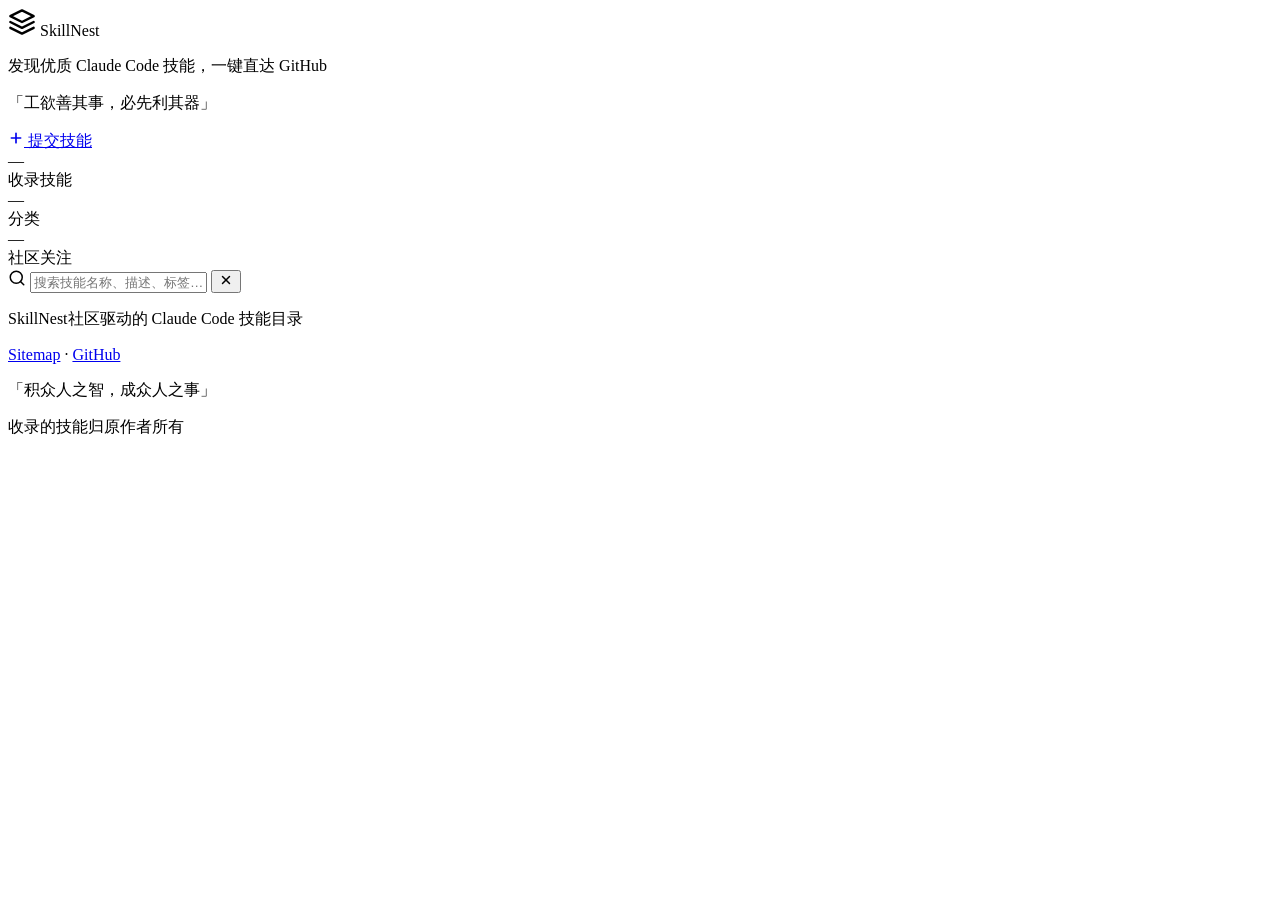
==== index.html @ 434cbcda "Initial commit: SkillNest - Claude Code skills community directory" ====
<!DOCTYPE html>
<html lang="zh-CN">
<head>
  <meta charset="UTF-8">
  <meta name="viewport" content="width=device-width, initial-scale=1.0">
  <title>SkillNest — 发现优质 Claude Code 技能</title>
  <meta name="description" content="SkillNest 汇集了最好用的 Claude Code Skills，每个技能配有详细介绍和截图，直达 GitHub 仓库。涵盖代码审查、安全扫描、自动化、效率工具等分类。">
  <meta name="keywords" content="Claude Code, Skills, GitHub, 代码审查, 安全, 自动化, AI编程, 开发工具">
  <meta property="og:title" content="SkillNest — 发现优质 Claude Code 技能">
  <meta property="og:description" content="汇集最好用的 Claude Code Skills，配图、配介绍，直达 GitHub。">
  <meta property="og:type" content="website">
  <meta property="og:locale" content="zh_CN">
  <meta name="twitter:card" content="summary">
  <link rel="canonical" href="https://leavestring.github.io/skillnest/">
  <link rel="stylesheet" href="css/skillnest.css">
  <script type="application/ld+json">
  {
    "@context": "https://schema.org",
    "@type": "WebSite",
    "name": "SkillNest",
    "description": "发现优质 Claude Code 技能",
    "url": "https://leavestring.github.io/skillnest/",
    "potentialAction": {
      "@type": "SearchAction",
      "target": "https://leavestring.github.io/skillnest/?q={search_term_string}",
      "query-input": "required name=search_term_string"
    }
  }
  </script>
</head>
<body>

  <!-- Floating decorative elements -->
  <div class="bg-decoration">
    <div class="bg-blob bg-blob-1"></div>
    <div class="bg-blob bg-blob-2"></div>
    <div class="bg-blob bg-blob-3"></div>
  </div>

  <!-- Hero -->
  <header class="hero">
    <div class="hero-shapes" aria-hidden="true">
      <div class="hero-shape hero-shape-1"></div>
      <div class="hero-shape hero-shape-2"></div>
      <div class="hero-shape hero-shape-3"></div>
    </div>
    <div class="logo">
      <span class="logo-icon">
        <svg width="28" height="28" viewBox="0 0 24 24" fill="none" stroke="currentColor" stroke-width="2" stroke-linecap="round" stroke-linejoin="round"><path d="M12 2L2 7l10 5 10-5-10-5z"/><path d="M2 17l10 5 10-5"/><path d="M2 12l10 5 10-5"/></svg>
      </span>
      SkillNest
    </div>
    <p class="hero-subtitle">发现优质 Claude Code 技能，一键直达 GitHub</p>
    <p class="hero-quote">「工欲善其事，必先利其器」</p>
    <div class="hero-action">
      <a href="skills/submit.html" class="btn-hero-submit">
        <svg width="16" height="16" viewBox="0 0 24 24" fill="none" stroke="currentColor" stroke-width="2.5" stroke-linecap="round"><path d="M12 5v14M5 12h14"/></svg>
        提交技能
      </a>
    </div>
    <div class="hero-stats" id="heroStats">
      <div class="hero-stat"><div class="hero-stat-num">—</div><div class="hero-stat-label">收录技能</div></div>
      <div class="hero-stat"><div class="hero-stat-num">—</div><div class="hero-stat-label">分类</div></div>
      <div class="hero-stat"><div class="hero-stat-num">—</div><div class="hero-stat-label">社区关注</div></div>
    </div>
  </header>

  <!-- Search -->
  <section class="toolbar">
    <div class="search-wrap" role="search">
      <span class="search-icon" aria-hidden="true">
        <svg width="18" height="18" viewBox="0 0 24 24" fill="none" stroke="currentColor" stroke-width="2" stroke-linecap="round" stroke-linejoin="round"><circle cx="11" cy="11" r="8"/><path d="m21 21-4.35-4.35"/></svg>
      </span>
      <input
        type="text"
        id="searchInput"
        class="search-input"
        placeholder="搜索技能名称、描述、标签…"
        aria-label="搜索技能"
        autocomplete="off"
      >
      <button id="searchClear" class="search-clear" aria-label="清除搜索">
        <svg width="14" height="14" viewBox="0 0 24 24" fill="none" stroke="currentColor" stroke-width="2.5" stroke-linecap="round"><line x1="18" y1="6" x2="6" y2="18"/><line x1="6" y1="6" x2="18" y2="18"/></svg>
      </button>
    </div>
  </section>

  <!-- Filters -->
  <nav class="filter-bar" id="filterBar" aria-label="按分类筛选"></nav>

  <!-- Result count -->
  <p class="result-count" id="resultCount" aria-live="polite"></p>

  <!-- Card Grid -->
  <main class="card-grid" id="cardGrid" aria-label="技能列表"></main>

  <!-- Footer -->
  <footer class="site-footer">
    <div class="footer-content">
      <p class="footer-brand"><span class="footer-brand-name">SkillNest</span><span class="footer-brand-divider"></span><span class="footer-brand-tagline">社区驱动的 Claude Code 技能目录</span></p>
      <p class="footer-links">
        <a href="sitemap.xml">Sitemap</a>
        <span>·</span>
        <a href="https://github.com" target="_blank" rel="noopener">GitHub</a>
      </p>
      <p class="footer-quote">「积众人之智，成众人之事」</p>
      <p class="footer-copy">收录的技能归原作者所有</p>
    </div>
  </footer>

  <script src="js/skillnest.js"></script>
</body>
</html>
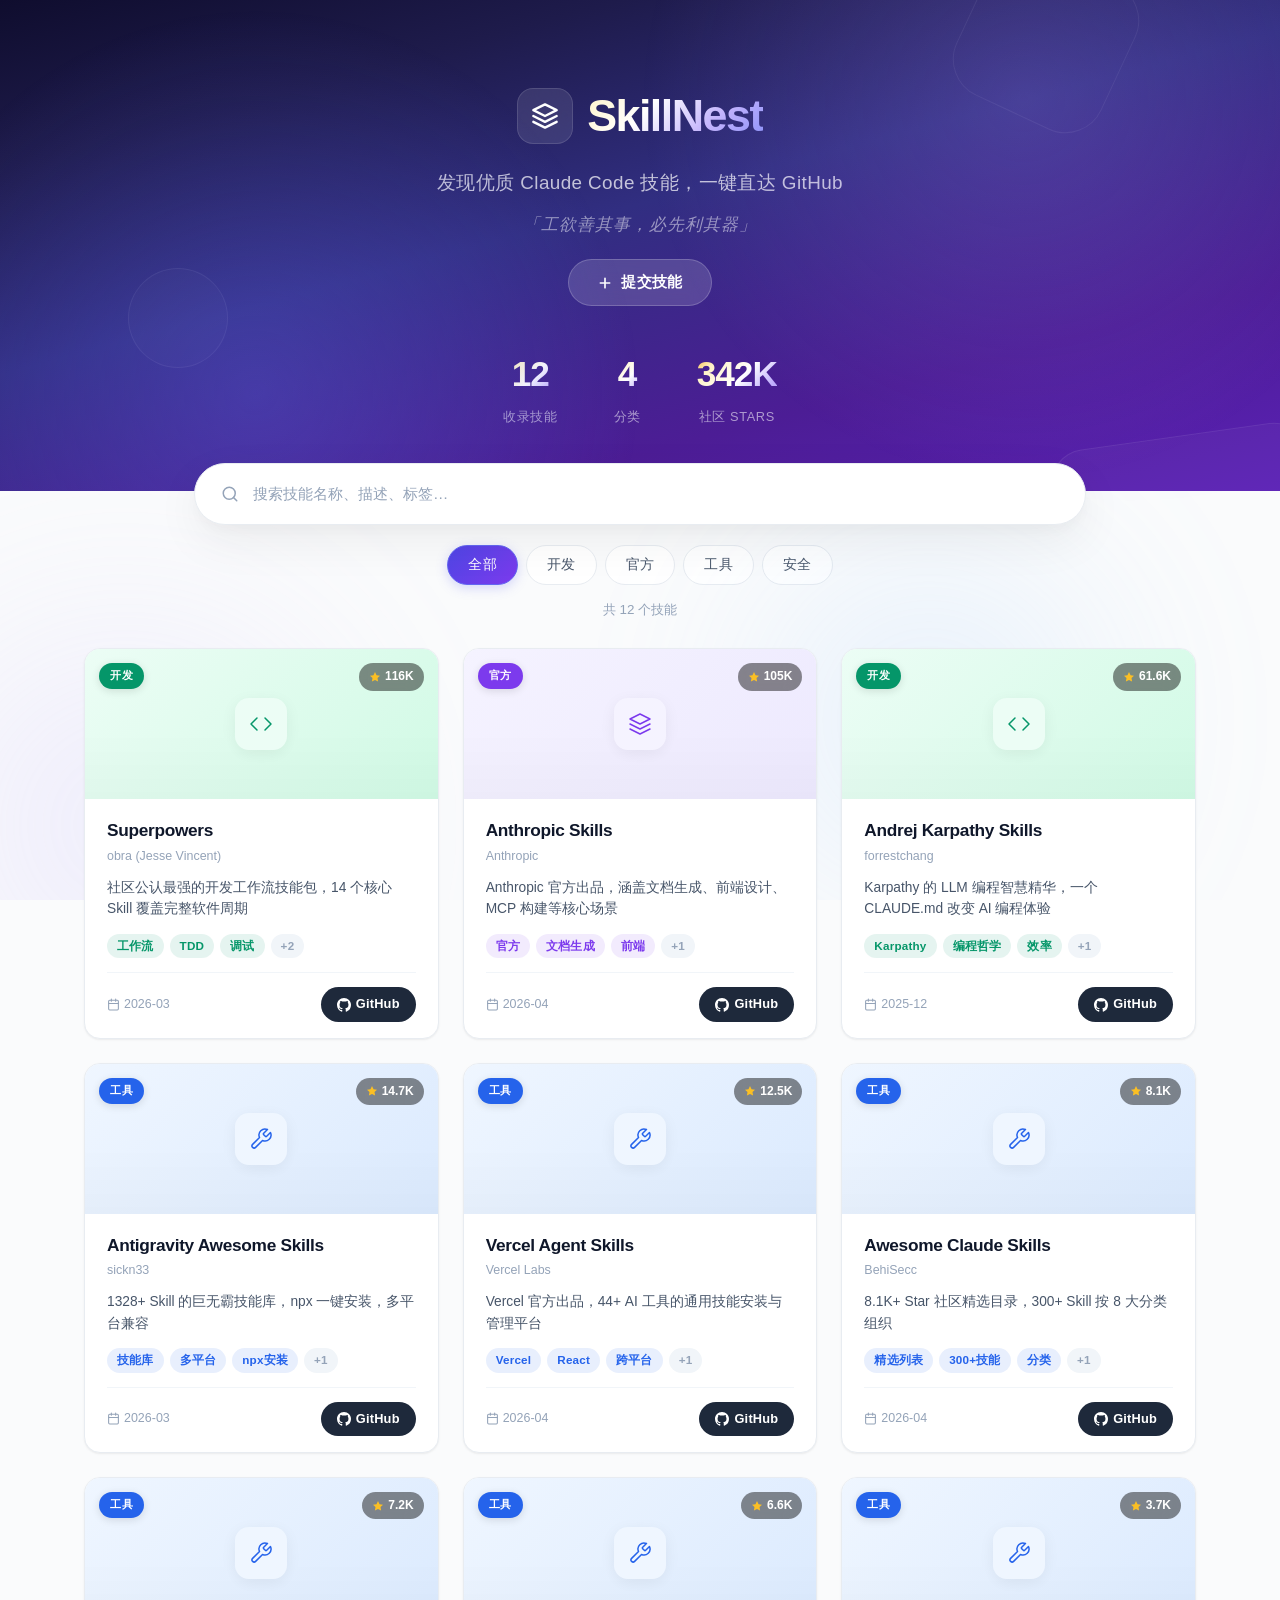
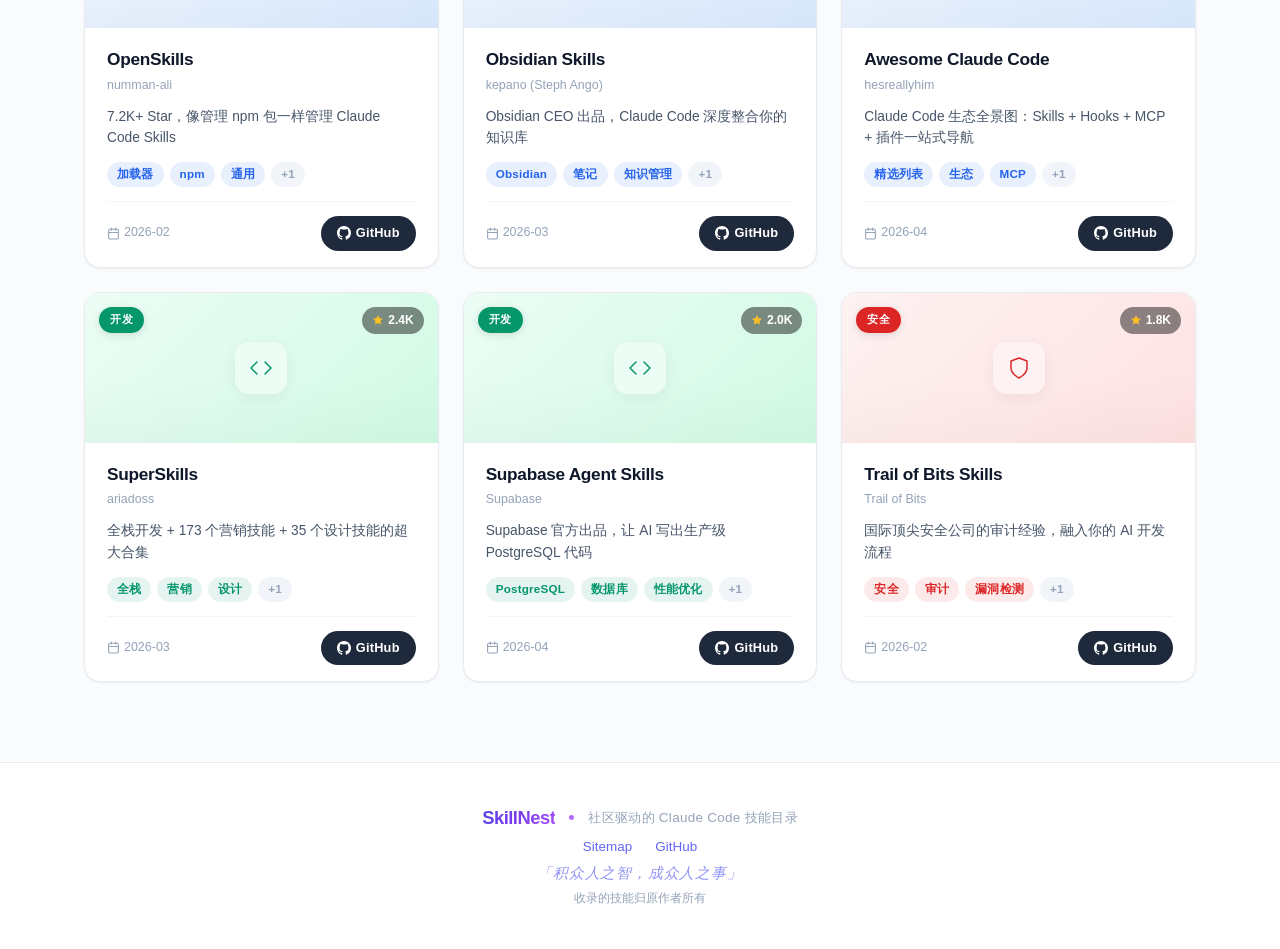
==== commit c306c53d: "Fix CSS/JS file references broken by skillhub->skillnest rename" ====
--- a/index.html
+++ b/index.html
@@ -12,7 +12,7 @@
   <meta property="og:locale" content="zh_CN">
   <meta name="twitter:card" content="summary">
   <link rel="canonical" href="https://leavestring.github.io/skillnest/">
-  <link rel="stylesheet" href="css/skillnest.css">
+  <link rel="stylesheet" href="css/skillhub.css">
   <script type="application/ld+json">
   {
     "@context": "https://schema.org",
@@ -108,6 +108,6 @@
     </div>
   </footer>
 
-  <script src="js/skillnest.js"></script>
+  <script src="js/skillhub.js"></script>
 </body>
 </html>
--- a/css/skillhub.css
+++ b/css/skillhub.css
@@ -0,0 +1,1163 @@
+/* ===== SkillNest - Refined Stylesheet ===== */
+
+:root {
+  --primary: #6366f1;
+  --primary-hover: #4f46e5;
+  --primary-light: #eef2ff;
+  --bg: #fafbfc;
+  --card-bg: #ffffff;
+  --text: #0f172a;
+  --text-muted: #475569;
+  --text-subtle: #94a3b8;
+  --border: #e8ecf1;
+  --border-light: #f1f5f9;
+  --shadow-sm: 0 1px 2px rgba(0,0,0,.03);
+  --shadow: 0 1px 3px rgba(0,0,0,.04), 0 1px 2px rgba(0,0,0,.04);
+  --shadow-md: 0 4px 6px rgba(0,0,0,.03), 0 2px 4px rgba(0,0,0,.03);
+  --shadow-lg: 0 10px 25px rgba(0,0,0,.05), 0 4px 8px rgba(0,0,0,.03);
+  --shadow-xl: 0 16px 48px rgba(0,0,0,.06), 0 6px 16px rgba(0,0,0,.03);
+  --radius: 16px;
+  --radius-sm: 10px;
+  --radius-xs: 6px;
+  --transition: .25s cubic-bezier(.4,0,.2,1);
+}
+
+*, *::before, *::after { box-sizing: border-box; margin: 0; padding: 0; }
+
+html { scroll-behavior: smooth; }
+
+body {
+  font-family: -apple-system, BlinkMacSystemFont, "Segoe UI", Roboto, "Helvetica Neue", Arial, "PingFang SC", "Noto Sans SC", "Microsoft YaHei", sans-serif;
+  background: var(--bg);
+  color: var(--text);
+  line-height: 1.6;
+  min-height: 100vh;
+  position: relative;
+  overflow-x: hidden;
+  -webkit-font-smoothing: antialiased;
+  -moz-osx-font-smoothing: grayscale;
+}
+
+a { color: inherit; text-decoration: none; }
+img { max-width: 100%; display: block; }
+strong { font-weight: 600; }
+
+/* ===== Background Decoration ===== */
+.bg-decoration {
+  position: fixed;
+  inset: 0;
+  pointer-events: none;
+  z-index: 0;
+  overflow: hidden;
+}
+
+.bg-blob {
+  position: absolute;
+  border-radius: 50%;
+  filter: blur(100px);
+  opacity: .28;
+}
+
+.bg-blob-1 {
+  width: 700px; height: 700px;
+  background: radial-gradient(circle, #a5b4fc 0%, transparent 70%);
+  top: -300px; right: -200px;
+  animation: floatBlob 24s ease-in-out infinite;
+}
+
+.bg-blob-2 {
+  width: 550px; height: 550px;
+  background: radial-gradient(circle, #c4b5fd 0%, transparent 70%);
+  bottom: -200px; left: -150px;
+  animation: floatBlob 28s ease-in-out infinite reverse;
+}
+
+.bg-blob-3 {
+  width: 450px; height: 450px;
+  background: radial-gradient(circle, #93c5fd 0%, transparent 70%);
+  top: 55%; left: 55%;
+  animation: floatBlob 20s ease-in-out infinite;
+}
+
+@keyframes floatBlob {
+  0%, 100% { transform: translate(0, 0) scale(1); }
+  25% { transform: translate(50px, -40px) scale(1.06); }
+  50% { transform: translate(-30px, 50px) scale(.94); }
+  75% { transform: translate(-40px, -25px) scale(1.03); }
+}
+
+/* ===== Hero Section ===== */
+.hero {
+  background: linear-gradient(165deg, #0f0d2e 0%, #1e1b4b 20%, #312e81 45%, #4c1d95 75%, #5b21b6 100%);
+  color: #fff;
+  padding: 80px 20px 64px;
+  text-align: center;
+  position: relative;
+  overflow: hidden;
+  z-index: 1;
+}
+
+.hero::after {
+  content: '';
+  position: absolute;
+  inset: 0;
+  background:
+    radial-gradient(circle at 20% 80%, rgba(99,102,241,.3) 0%, transparent 35%),
+    radial-gradient(circle at 80% 20%, rgba(167,139,250,.2) 0%, transparent 35%);
+  pointer-events: none;
+}
+
+.hero-shapes { position: absolute; inset: 0; }
+
+.hero-shape {
+  position: absolute;
+  border: 1.5px solid rgba(255,255,255,.07);
+  border-radius: 40px;
+}
+
+.hero-shape-1 {
+  width: 160px; height: 160px;
+  top: -40px; right: 12%;
+  transform: rotate(25deg);
+  animation: heroShapeFloat 14s ease-in-out infinite;
+}
+
+.hero-shape-2 {
+  width: 100px; height: 100px;
+  bottom: 25%; left: 10%;
+  border-radius: 50%;
+  background: rgba(255,255,255,.02);
+  animation: heroShapeFloat 11s ease-in-out infinite reverse;
+}
+
+.hero-shape-3 {
+  width: 260px; height: 70px;
+  bottom: -15px; right: -30px;
+  transform: rotate(-8deg);
+  background: rgba(255,255,255,.03);
+  animation: heroShapeFloat 16s ease-in-out infinite;
+}
+
+@keyframes heroShapeFloat {
+  0%, 100% { transform: translateY(0) rotate(25deg); }
+  50% { transform: translateY(-18px) rotate(27deg); }
+}
+
+.logo {
+  font-size: 2.8rem;
+  font-weight: 800;
+  letter-spacing: -1.5px;
+  position: relative;
+  display: inline-flex;
+  align-items: center;
+  gap: 14px;
+  background: linear-gradient(135deg, #fbbf24 0%, #fef3c7 25%, #ffffff 50%, #c4b5fd 75%, #818cf8 100%);
+  -webkit-background-clip: text;
+  -webkit-text-fill-color: transparent;
+  background-clip: text;
+}
+
+.logo-icon {
+  width: 56px; height: 56px;
+  background: rgba(255,255,255,.1);
+  backdrop-filter: blur(12px);
+  border: 1px solid rgba(255,255,255,.12);
+  border-radius: 16px;
+  display: flex;
+  align-items: center;
+  justify-content: center;
+  -webkit-text-fill-color: #fff;
+}
+
+.hero-subtitle {
+  margin-top: 16px;
+  font-size: 1.18rem;
+  opacity: .72;
+  position: relative;
+  font-weight: 400;
+  letter-spacing: .4px;
+}
+
+.hero-quote {
+  margin-top: 14px;
+  font-size: 1.05rem;
+  font-style: italic;
+  opacity: .5;
+  position: relative;
+  font-weight: 400;
+  letter-spacing: 1px;
+}
+
+.hero-stats {
+  display: flex;
+  justify-content: center;
+  gap: 56px;
+  margin-top: 40px;
+  position: relative;
+  flex-wrap: wrap;
+}
+
+.hero-stat { text-align: center; }
+
+.hero-stat-num {
+  font-size: 2.2rem;
+  font-weight: 800;
+  letter-spacing: -1px;
+  background: linear-gradient(135deg, #f59e0b 0%, #fef3c7 25%, #ffffff 55%, #c4b5fd 80%, #a78bfa 100%);
+  -webkit-background-clip: text;
+  -webkit-text-fill-color: transparent;
+  background-clip: text;
+}
+
+.hero-stat-label {
+  font-size: .8rem;
+  opacity: .55;
+  margin-top: 4px;
+  font-weight: 500;
+  letter-spacing: .6px;
+  text-transform: uppercase;
+}
+
+/* ===== Search ===== */
+.toolbar {
+  max-width: 940px;
+  margin: -28px auto 0;
+  padding: 0 24px;
+  position: relative;
+  z-index: 10;
+}
+
+.search-wrap {
+  display: flex;
+  align-items: center;
+  background: var(--card-bg);
+  border-radius: 60px;
+  box-shadow: var(--shadow-xl);
+  padding: 8px 8px 8px 26px;
+  gap: 14px;
+  border: 1px solid var(--border);
+  transition: all var(--transition);
+}
+
+.search-wrap:focus-within {
+  box-shadow: var(--shadow-xl), 0 0 0 4px rgba(99,102,241,.08);
+  border-color: #c7d2fe;
+}
+
+.search-icon {
+  flex-shrink: 0;
+  color: var(--text-subtle);
+  display: flex;
+}
+
+.search-input {
+  flex: 1;
+  border: none;
+  outline: none;
+  font-size: .96rem;
+  color: var(--text);
+  background: transparent;
+  padding: 13px 0;
+  font-family: inherit;
+}
+
+.search-input::placeholder { color: #94a3b8; }
+
+.search-clear {
+  display: none;
+  width: 38px; height: 38px;
+  border: none;
+  background: #f1f5f9;
+  border-radius: 50%;
+  cursor: pointer;
+  color: var(--text-muted);
+  align-items: center;
+  justify-content: center;
+  flex-shrink: 0;
+  transition: all var(--transition);
+}
+
+.search-clear:hover { background: #e2e8f0; color: var(--text); }
+.search-clear.visible { display: flex; }
+
+/* ===== Filters ===== */
+.filter-bar {
+  max-width: 940px;
+  margin: 20px auto 0;
+  padding: 0 24px;
+  display: flex;
+  flex-wrap: wrap;
+  gap: 8px;
+  justify-content: center;
+}
+
+.filter-tag {
+  padding: 8px 20px;
+  border-radius: 50px;
+  font-size: .85rem;
+  font-weight: 500;
+  border: 1.5px solid var(--border);
+  background: var(--card-bg);
+  color: var(--text-muted);
+  cursor: pointer;
+  transition: all var(--transition);
+  user-select: none;
+  white-space: nowrap;
+  letter-spacing: .3px;
+}
+
+.filter-tag:hover {
+  border-color: var(--primary);
+  color: var(--primary);
+  background: var(--primary-light);
+}
+
+.filter-tag.active {
+  background: linear-gradient(135deg, #4f46e5 0%, #7c3aed 100%);
+  color: #fff;
+  border-color: #6366f1;
+  box-shadow: 0 3px 14px rgba(99,102,241,.3);
+  box-shadow: 0 3px 12px rgba(99,102,241,.25);
+}
+
+.result-count {
+  max-width: 940px;
+  margin: 14px auto 0;
+  padding: 0 24px;
+  font-size: .84rem;
+  color: var(--text-subtle);
+  text-align: center;
+  font-weight: 500;
+}
+
+/* ===== Card Grid ===== */
+.card-grid {
+  max-width: 1160px;
+  margin: 28px auto 80px;
+  padding: 0 24px;
+  display: grid;
+  grid-template-columns: repeat(auto-fill, minmax(340px, 1fr));
+  gap: 24px;
+  position: relative;
+  z-index: 1;
+}
+
+.card {
+  background: var(--card-bg);
+  border-radius: var(--radius);
+  box-shadow: var(--shadow);
+  border: 1px solid var(--border);
+  overflow: hidden;
+  transition: all .35s cubic-bezier(.4,0,.2,1);
+  display: flex;
+  flex-direction: column;
+  opacity: 0;
+  transform: translateY(20px);
+}
+
+.card:hover {
+  box-shadow: var(--shadow-xl);
+  transform: translateY(-6px);
+  border-color: #d9d9f0;
+}
+
+.card-top-link { display: block; }
+
+.card-image {
+  width: 100%;
+  height: 150px;
+  position: relative;
+  display: flex;
+  align-items: center;
+  justify-content: center;
+  overflow: hidden;
+}
+
+.card-image::after {
+  content: '';
+  position: absolute;
+  inset: 0;
+  background: linear-gradient(180deg, transparent 55%, rgba(0,0,0,.02) 100%);
+  pointer-events: none;
+}
+
+.card-icon-wrap {
+  width: 52px; height: 52px;
+  border-radius: 14px;
+  display: flex;
+  align-items: center;
+  justify-content: center;
+  position: relative;
+  z-index: 1;
+  box-shadow: 0 4px 16px rgba(0,0,0,.06);
+}
+
+.card-category-badge {
+  position: absolute;
+  top: 14px;
+  left: 14px;
+  color: #fff;
+  font-size: .7rem;
+  font-weight: 600;
+  padding: 4px 11px;
+  border-radius: 50px;
+  letter-spacing: .5px;
+  box-shadow: 0 2px 8px rgba(0,0,0,.12);
+}
+
+.card-stars-badge {
+  position: absolute;
+  top: 14px;
+  right: 14px;
+  background: rgba(0,0,0,.45);
+  backdrop-filter: blur(8px);
+  color: #fff;
+  font-size: .75rem;
+  font-weight: 600;
+  padding: 4px 10px;
+  border-radius: 50px;
+  display: flex;
+  align-items: center;
+  gap: 4px;
+}
+
+.card-stars-badge svg { color: #fbbf24; }
+
+.card-body {
+  padding: 18px 22px 16px;
+  flex: 1;
+  display: flex;
+  flex-direction: column;
+}
+
+.card-title-link { display: block; margin-bottom: 2px; }
+.card-title-link:hover .card-title {
+  background: linear-gradient(135deg, #4f46e5 0%, #7c3aed 50%, #a855f7 100%);
+  -webkit-background-clip: text;
+  -webkit-text-fill-color: transparent;
+  background-clip: text;
+}
+
+.card-title {
+  font-size: 1.08rem;
+  font-weight: 700;
+  letter-spacing: -.3px;
+  transition: none;
+}
+
+.card-author {
+  font-size: .78rem;
+  color: var(--text-subtle);
+  margin-bottom: 10px;
+  font-weight: 500;
+}
+
+.card-desc {
+  font-size: .86rem;
+  color: var(--text-muted);
+  line-height: 1.55;
+  flex: 1;
+  margin-bottom: 14px;
+  display: -webkit-box;
+  -webkit-line-clamp: 3;
+  -webkit-box-orient: vertical;
+  overflow: hidden;
+}
+
+.card-tags {
+  display: flex;
+  flex-wrap: wrap;
+  gap: 6px;
+  margin-bottom: 14px;
+}
+
+.card-tag {
+  padding: 3px 10px;
+  border-radius: 50px;
+  font-size: .73rem;
+  font-weight: 600;
+  letter-spacing: .2px;
+}
+
+.card-tag-more { background: #f1f5f9; color: var(--text-subtle); }
+
+.card-footer {
+  display: flex;
+  align-items: center;
+  justify-content: space-between;
+  border-top: 1px solid var(--border-light);
+  padding-top: 14px;
+}
+
+.card-meta-item {
+  font-size: .78rem;
+  color: var(--text-subtle);
+  display: flex;
+  align-items: center;
+  gap: 4px;
+  font-weight: 500;
+}
+
+.btn-github {
+  display: inline-flex;
+  align-items: center;
+  gap: 5px;
+  background: #1e293b;
+  color: #fff;
+  padding: 7px 16px;
+  border-radius: 50px;
+  font-size: .8rem;
+  font-weight: 600;
+  transition: all var(--transition);
+  letter-spacing: .2px;
+}
+
+.btn-github:hover {
+  background: #0f172a;
+  box-shadow: 0 4px 14px rgba(15,23,42,.3);
+  transform: translateY(-1px);
+}
+
+/* ===== No Results ===== */
+.no-results {
+  text-align: center;
+  padding: 80px 20px;
+  color: var(--text-muted);
+}
+
+.no-results-icon { margin-bottom: 18px; color: var(--text-subtle); }
+
+.no-results-title {
+  font-size: 1.15rem;
+  font-weight: 700;
+  color: var(--text);
+  margin-bottom: 8px;
+}
+
+/* ===== Footer ===== */
+.site-footer {
+  text-align: center;
+  padding: 36px 20px;
+  font-size: .84rem;
+  color: var(--text-muted);
+  border-top: 1px solid var(--border);
+  position: relative;
+  z-index: 1;
+  background: var(--card-bg);
+}
+
+.footer-content p { margin: 4px 0; }
+
+.footer-brand {
+  display: flex;
+  align-items: center;
+  justify-content: center;
+  gap: 14px;
+  font-size: .95rem;
+  margin-bottom: 4px;
+  flex-wrap: wrap;
+}
+
+.footer-brand-name {
+  font-size: 1.15rem;
+  font-weight: 800;
+  letter-spacing: -.5px;
+  background: linear-gradient(135deg, #4f46e5 0%, #7c3aed 50%, #a855f7 100%);
+  -webkit-background-clip: text;
+  -webkit-text-fill-color: transparent;
+  background-clip: text;
+}
+
+.footer-brand-divider {
+  display: inline-block;
+  width: 5px; height: 5px;
+  background: linear-gradient(135deg, #a855f7, #c084fc);
+  border-radius: 50%;
+  flex-shrink: 0;
+}
+
+.footer-brand-tagline {
+  font-size: .84rem;
+  color: var(--text-subtle);
+  font-weight: 400;
+  letter-spacing: .3px;
+}
+
+.footer-quote {
+  font-size: .92rem;
+  font-style: italic;
+  color: var(--primary);
+  margin-bottom: 8px;
+  letter-spacing: .8px;
+  opacity: .7;
+}
+
+.footer-links { color: var(--text-subtle); }
+.footer-links a { color: var(--primary); }
+.footer-links a:hover { text-decoration: underline; }
+.footer-links span { margin: 0 6px; color: var(--border); }
+.footer-copy { color: var(--text-subtle); font-size: .78rem; }
+
+/* ========== Detail Page ========== */
+
+.detail-header {
+  background: linear-gradient(165deg, #0f0d2e 0%, #312e81 50%, #4c1d95 100%);
+  padding: 24px 20px;
+  position: relative;
+  z-index: 1;
+}
+
+.detail-nav { max-width: 940px; margin: 0 auto; }
+
+.detail-back {
+  display: inline-flex;
+  align-items: center;
+  gap: 8px;
+  color: rgba(255,255,255,.65);
+  font-size: .9rem;
+  font-weight: 500;
+  transition: color var(--transition);
+}
+
+.detail-back:hover { color: #fff; }
+
+.detail-container {
+  max-width: 940px;
+  margin: 0 auto 80px;
+  padding: 0 24px;
+  position: relative;
+  z-index: 1;
+}
+
+/* Detail Hero Banner */
+.detail-hero {
+  margin: 32px 0 0;
+  border-radius: var(--radius);
+  overflow: hidden;
+  box-shadow: var(--shadow-lg);
+}
+
+.detail-hero-inner {
+  padding: 48px 40px;
+  text-align: center;
+}
+
+.detail-hero-icon {
+  width: 68px; height: 68px;
+  border-radius: 18px;
+  display: flex;
+  align-items: center;
+  justify-content: center;
+  margin: 0 auto 20px;
+  box-shadow: 0 6px 20px rgba(0,0,0,.06);
+}
+
+.detail-hero-title {
+  font-size: 2rem;
+  font-weight: 800;
+  letter-spacing: -.8px;
+  margin-bottom: 10px;
+  background: linear-gradient(135deg, #312e81 0%, #6366f1 40%, #a855f7 100%);
+  -webkit-background-clip: text;
+  -webkit-text-fill-color: transparent;
+  background-clip: text;
+}
+
+.detail-hero-tagline {
+  font-size: 1.05rem;
+  color: var(--text-muted);
+  line-height: 1.6;
+  max-width: 600px;
+  margin: 0 auto;
+}
+
+.detail-hero-meta {
+  display: flex;
+  justify-content: center;
+  gap: 24px;
+  margin-top: 20px;
+  font-size: .88rem;
+  color: var(--text-muted);
+  font-weight: 500;
+  flex-wrap: wrap;
+}
+
+.detail-hero-meta span {
+  display: flex;
+  align-items: center;
+  gap: 5px;
+}
+
+/* Detail Content */
+.detail-content { margin-top: 32px; }
+
+/* Stats Row */
+.detail-stats-row {
+  display: grid;
+  grid-template-columns: repeat(4, 1fr);
+  gap: 16px;
+  margin-bottom: 32px;
+}
+
+.detail-stat-card {
+  background: var(--card-bg);
+  border: 1px solid var(--border);
+  border-radius: var(--radius-sm);
+  padding: 20px 16px;
+  text-align: center;
+  transition: box-shadow var(--transition);
+}
+
+.detail-stat-card:hover { box-shadow: var(--shadow-md); }
+
+.detail-stat-val {
+  font-size: 1.3rem;
+  font-weight: 700;
+  letter-spacing: -.3px;
+  background: linear-gradient(135deg, #6366f1 0%, #8b5cf6 50%, #c084fc 100%);
+  -webkit-background-clip: text;
+  -webkit-text-fill-color: transparent;
+  background-clip: text;
+  display: inline-block;
+}
+
+.detail-stat-lbl {
+  font-size: .76rem;
+  color: var(--text-subtle);
+  margin-top: 4px;
+  font-weight: 500;
+}
+
+/* Detail Grid Layout */
+.detail-grid {
+  display: grid;
+  grid-template-columns: 1fr 280px;
+  gap: 28px;
+  align-items: start;
+}
+
+/* Detail Main Column */
+.detail-section {
+  background: var(--card-bg);
+  border: 1px solid var(--border);
+  border-radius: var(--radius-sm);
+  padding: 28px;
+  margin-bottom: 20px;
+}
+
+.detail-section-title {
+  font-size: 1.08rem;
+  font-weight: 700;
+  margin-bottom: 16px;
+  letter-spacing: -.3px;
+  background: linear-gradient(135deg, #4f46e5 0%, #7c3aed 60%, #c084fc 100%);
+  -webkit-background-clip: text;
+  -webkit-text-fill-color: transparent;
+  background-clip: text;
+  display: inline-block;
+}
+
+.detail-desc {
+  font-size: .94rem;
+  line-height: 1.75;
+  color: var(--text-muted);
+  margin-bottom: 18px;
+}
+
+.detail-tags-wrap {
+  display: flex;
+  flex-wrap: wrap;
+  gap: 8px;
+}
+
+.detail-tag {
+  padding: 5px 14px;
+  border-radius: 50px;
+  font-size: .8rem;
+  font-weight: 600;
+}
+
+/* Features List */
+.detail-features {
+  list-style: none;
+  display: flex;
+  flex-direction: column;
+  gap: 10px;
+}
+
+.detail-features li {
+  font-size: .9rem;
+  color: var(--text-muted);
+  line-height: 1.55;
+  padding-left: 22px;
+  position: relative;
+}
+
+.detail-features li::before {
+  content: '';
+  position: absolute;
+  left: 0;
+  top: 8px;
+  width: 8px; height: 8px;
+  border-radius: 50%;
+  background: var(--primary);
+  opacity: .35;
+}
+
+.detail-features li strong { color: var(--text); }
+
+/* Install Block */
+.detail-install-block {
+  display: flex;
+  align-items: stretch;
+  border: 1px solid var(--border);
+  border-radius: var(--radius-xs);
+  overflow: hidden;
+}
+
+.detail-install-code {
+  flex: 1;
+  padding: 16px 20px;
+  background: #f8fafc;
+  font-family: "SF Mono", "Fira Code", "Cascadia Code", Consolas, monospace;
+  font-size: .85rem;
+  color: var(--text);
+  overflow-x: auto;
+  white-space: nowrap;
+  margin: 0;
+  line-height: 1.6;
+}
+
+.detail-install-code code { background: none; padding: 0; }
+
+.btn-copy {
+  flex-shrink: 0;
+  padding: 0 22px;
+  border: none;
+  background: var(--primary);
+  color: #fff;
+  font-size: .82rem;
+  font-weight: 600;
+  cursor: pointer;
+  transition: background var(--transition);
+  font-family: inherit;
+  letter-spacing: .2px;
+}
+
+.btn-copy:hover { background: var(--primary-hover); }
+
+/* Detail Sidebar */
+.detail-side { position: sticky; top: 24px; }
+
+.detail-action-card {
+  background: var(--card-bg);
+  border: 1px solid var(--border);
+  border-radius: var(--radius-sm);
+  padding: 22px;
+  display: flex;
+  flex-direction: column;
+  gap: 10px;
+}
+
+.btn-primary {
+  display: inline-flex;
+  align-items: center;
+  justify-content: center;
+  gap: 8px;
+  background: linear-gradient(135deg, #4f46e5 0%, #7c3aed 60%, #a855f7 100%);
+  color: #fff;
+  padding: 12px 24px;
+  border-radius: 50px;
+  font-size: .92rem;
+  font-weight: 600;
+  transition: all var(--transition);
+  letter-spacing: .2px;
+  box-shadow: 0 4px 16px rgba(124,58,237,.35);
+}
+
+.btn-primary:hover {
+  background: var(--primary-hover);
+  box-shadow: 0 6px 16px rgba(99,102,241,.35);
+  transform: translateY(-1px);
+}
+
+.btn-outline {
+  display: inline-flex;
+  align-items: center;
+  justify-content: center;
+  gap: 6px;
+  padding: 12px 24px;
+  border-radius: 50px;
+  font-size: .92rem;
+  font-weight: 600;
+  border: 2px solid var(--border);
+  color: var(--text);
+  transition: all var(--transition);
+}
+
+.btn-outline:hover { border-color: var(--primary); color: var(--primary); background: var(--primary-light); }
+.btn-block { width: 100%; }
+
+/* Related Skills */
+.detail-related {
+  margin-top: 20px;
+  background: var(--card-bg);
+  border: 1px solid var(--border);
+  border-radius: var(--radius-sm);
+  padding: 22px;
+}
+
+.detail-related-title {
+  font-size: .88rem;
+  font-weight: 700;
+  margin-bottom: 14px;
+  letter-spacing: -.2px;
+}
+
+.detail-related-item {
+  display: flex;
+  align-items: center;
+  justify-content: space-between;
+  padding: 10px 12px;
+  border-radius: var(--radius-xs);
+  transition: background var(--transition);
+  margin-bottom: 4px;
+}
+
+.detail-related-item:hover { background: var(--primary-light); }
+
+.detail-related-name {
+  font-size: .86rem;
+  font-weight: 500;
+  color: var(--text);
+}
+
+.detail-related-stars {
+  font-size: .78rem;
+  color: var(--text-subtle);
+  font-weight: 500;
+}
+
+/* Loading */
+.loading-spinner {
+  width: 40px; height: 40px;
+  border: 3px solid var(--border);
+  border-top-color: var(--primary);
+  border-radius: 50%;
+  margin: 80px auto;
+  animation: spin .7s linear infinite;
+}
+
+@keyframes spin { to { transform: rotate(360deg); } }
+
+@keyframes cardIn {
+  from { opacity: 0; transform: translateY(24px); }
+  to   { opacity: 1; transform: translateY(0); }
+}
+
+/* ===== Hero Submit Button ===== */
+.hero-action { margin-top: 20px; position: relative; }
+
+.btn-hero-submit {
+  display: inline-flex;
+  align-items: center;
+  gap: 8px;
+  background: rgba(255,255,255,.15);
+  backdrop-filter: blur(10px);
+  border: 1px solid rgba(255,255,255,.2);
+  color: #fff;
+  padding: 11px 28px;
+  border-radius: 50px;
+  font-size: .92rem;
+  font-weight: 600;
+  transition: all var(--transition);
+  letter-spacing: .3px;
+  cursor: pointer;
+}
+
+.btn-hero-submit:hover {
+  background: rgba(255,255,255,.22);
+  border-color: rgba(255,255,255,.35);
+  color: #fff;
+  transform: translateY(-1px);
+}
+
+/* ===== User Badge ===== */
+.badge-user {
+  display: inline-block;
+  font-size: .68rem;
+  background: #fef3c7;
+  color: #b45309;
+  padding: 1px 8px;
+  border-radius: 50px;
+  font-weight: 600;
+  vertical-align: middle;
+  margin-left: 4px;
+}
+
+/* ===== Submit Page ===== */
+.submit-container {
+  max-width: 720px;
+  margin: 0 auto 80px;
+  padding: 0 24px;
+  position: relative;
+  z-index: 1;
+}
+
+.submit-hero {
+  text-align: center;
+  margin: 36px 0 32px;
+}
+
+.submit-notice {
+  background: var(--info-bg);
+  border: 1px solid var(--info-border);
+  border-radius: 8px;
+  padding: 12px 16px;
+  margin-bottom: 28px;
+  font-size: .92rem;
+  color: var(--text-muted);
+  text-align: center;
+}
+
+.submit-notice strong {
+  color: var(--text-primary);
+}
+
+.submit-title {
+  font-size: 1.8rem;
+  font-weight: 800;
+  letter-spacing: -.5px;
+  margin-bottom: 8px;
+  background: linear-gradient(135deg, #4f46e5 0%, #a855f7 100%);
+  -webkit-background-clip: text;
+  -webkit-text-fill-color: transparent;
+  background-clip: text;
+  display: inline-block;
+}
+
+.submit-subtitle {
+  font-size: 1rem;
+  color: var(--text-muted);
+}
+
+.submit-form { margin-bottom: 36px; }
+
+.form-group { margin-bottom: 22px; }
+
+.form-label {
+  display: block;
+  font-size: .88rem;
+  font-weight: 600;
+  margin-bottom: 6px;
+  color: var(--text);
+}
+
+.form-required { color: #ef4444; font-weight: 700; }
+
+.form-input, .form-select, .form-textarea {
+  width: 100%;
+  padding: 11px 16px;
+  border: 1.5px solid var(--border);
+  border-radius: var(--radius-xs);
+  font-size: .92rem;
+  font-family: inherit;
+  color: var(--text);
+  background: var(--card-bg);
+  transition: border-color var(--transition), box-shadow var(--transition);
+  outline: none;
+  resize: vertical;
+}
+
+.form-input:focus, .form-select:focus, .form-textarea:focus {
+  border-color: var(--primary);
+  box-shadow: 0 0 0 3px rgba(99,102,241,.08);
+}
+
+.form-input.mono, .form-textarea.mono { font-family: "SF Mono", "Fira Code", Consolas, monospace; font-size: .85rem; }
+
+.form-select { cursor: pointer; -webkit-appearance: none; }
+.form-textarea { min-height: 80px; }
+
+.form-hint { display: block; font-size: .78rem; color: var(--text-subtle); margin-top: 5px; }
+
+.form-error {
+  display: block;
+  color: #ef4444;
+  font-size: .85rem;
+  font-weight: 500;
+  margin-top: 4px;
+}
+
+.form-actions {
+  display: flex;
+  align-items: center;
+  gap: 12px;
+  margin-top: 28px;
+  flex-wrap: wrap;
+}
+
+.btn-submit {
+  padding: 14px 32px;
+  font-size: .96rem;
+}
+
+/* ===== Submit Preview ===== */
+.submit-preview {
+  margin-top: 28px;
+  padding: 28px;
+  background: var(--card-bg);
+  border: 1px solid var(--border);
+  border-radius: var(--radius-sm);
+}
+
+.preview-card { max-width: 380px; margin: 16px auto 0; }
+.preview-card .card { opacity: 1; transform: none; }
+
+/* ===== Submit Success ===== */
+.submit-success {
+  text-align: center;
+  padding: 60px 20px;
+}
+
+.submit-success-inner {
+  max-width: 480px;
+  margin: 0 auto;
+}
+
+.submit-success svg { color: #22c55e; margin-bottom: 16px; }
+.submit-success h2 { font-size: 1.4rem; font-weight: 700; margin-bottom: 10px; }
+.submit-success p { color: var(--text-muted); margin-bottom: 6px; line-height: 1.6; }
+
+/* ===== Responsive ===== */
+@media (max-width: 900px) {
+  .detail-grid { grid-template-columns: 1fr; }
+  .detail-side { position: static; }
+  .detail-stats-row { grid-template-columns: repeat(2, 1fr); }
+}
+
+@media (max-width: 768px) {
+  .hero { padding: 60px 16px 48px; }
+  .logo { font-size: 2.1rem; }
+  .logo-icon { width: 46px; height: 46px; border-radius: 14px; }
+  .hero-subtitle { font-size: 1rem; }
+  .hero-stats { gap: 32px; }
+  .hero-stat-num { font-size: 1.6rem; }
+
+  .card-grid { grid-template-columns: 1fr; gap: 16px; padding: 0 16px; }
+
+  .filter-bar { gap: 6px; padding: 0 16px; }
+  .filter-tag { padding: 7px 15px; font-size: .8rem; }
+
+  .search-wrap { padding: 6px 6px 6px 18px; }
+  .search-input { padding: 10px 0; font-size: .9rem; }
+
+  .detail-hero-inner { padding: 32px 22px; }
+  .detail-hero-title { font-size: 1.5rem; }
+  .detail-section { padding: 22px; }
+  .detail-stats-row { grid-template-columns: repeat(2, 1fr); gap: 10px; }
+  .detail-stat-card { padding: 14px 10px; }
+  .detail-stat-val { font-size: 1.1rem; }
+
+  .bg-blob-1, .bg-blob-2, .bg-blob-3 { display: none; }
+}
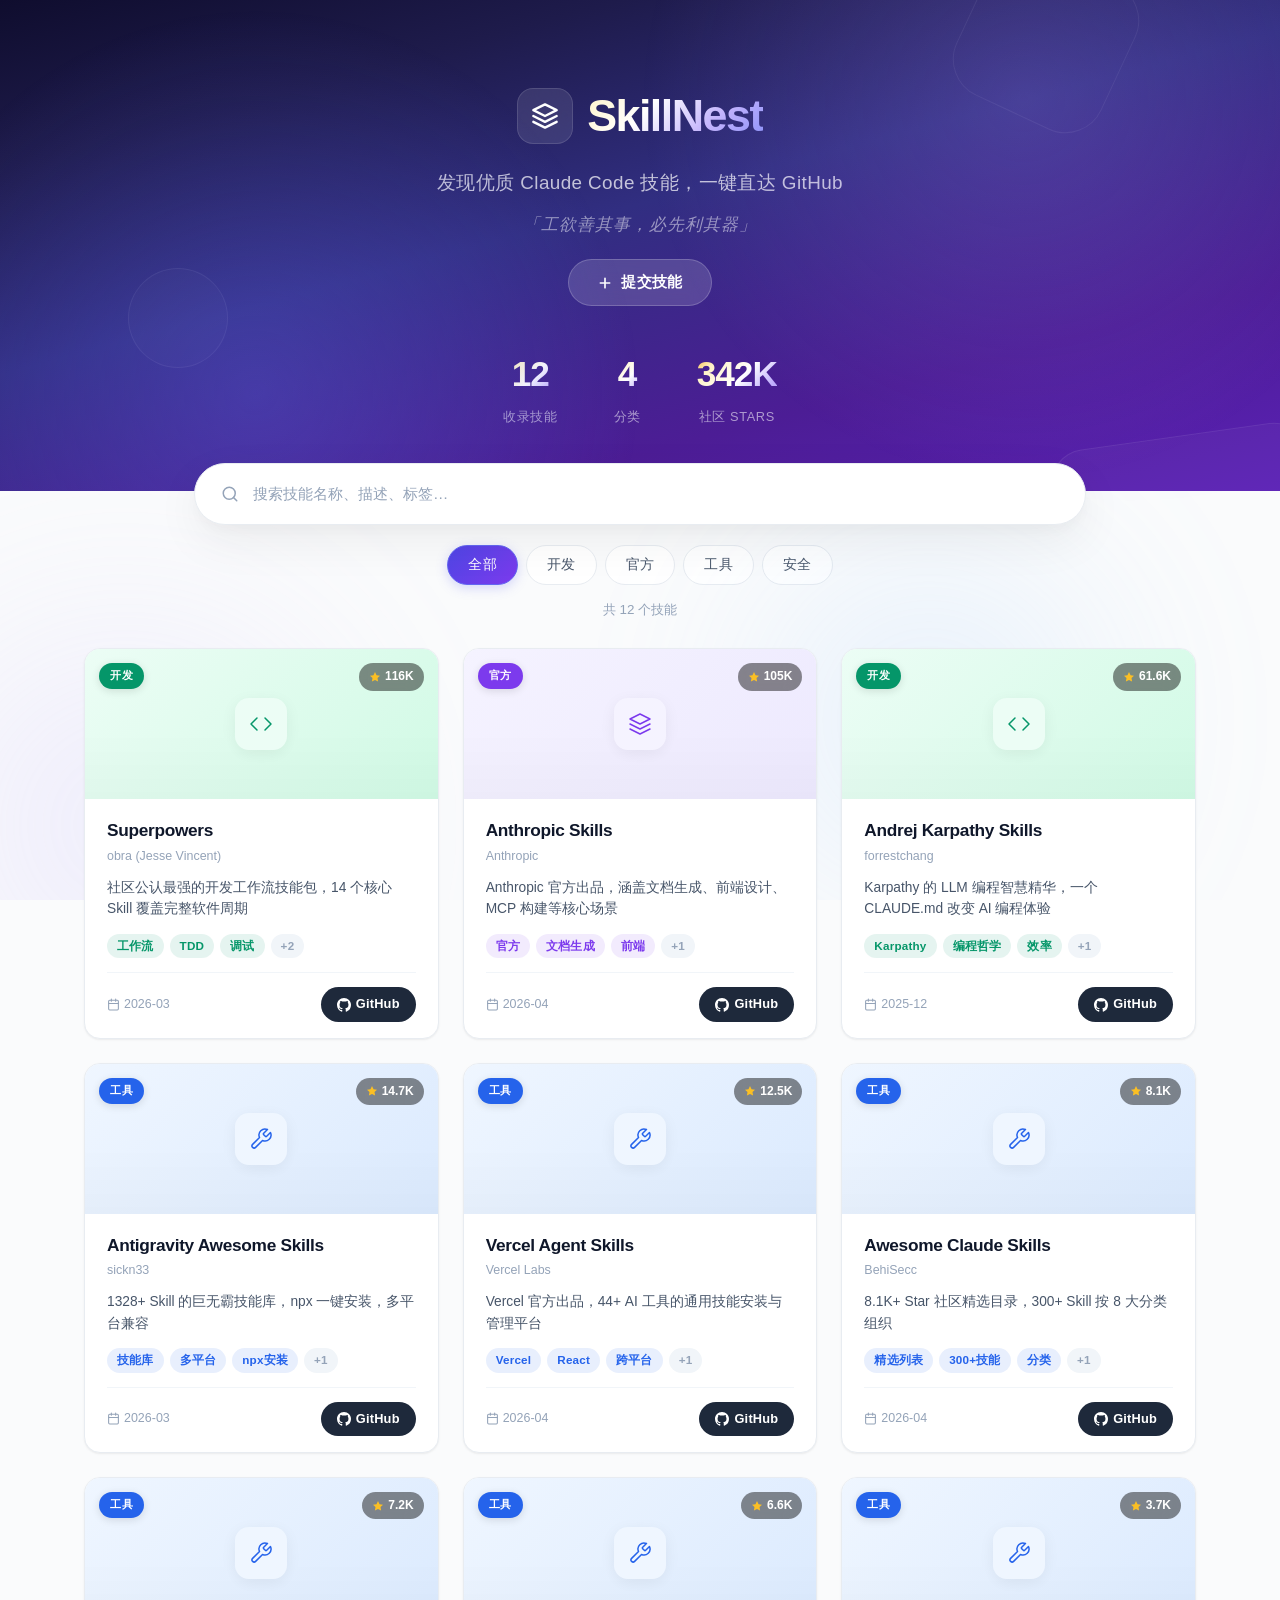
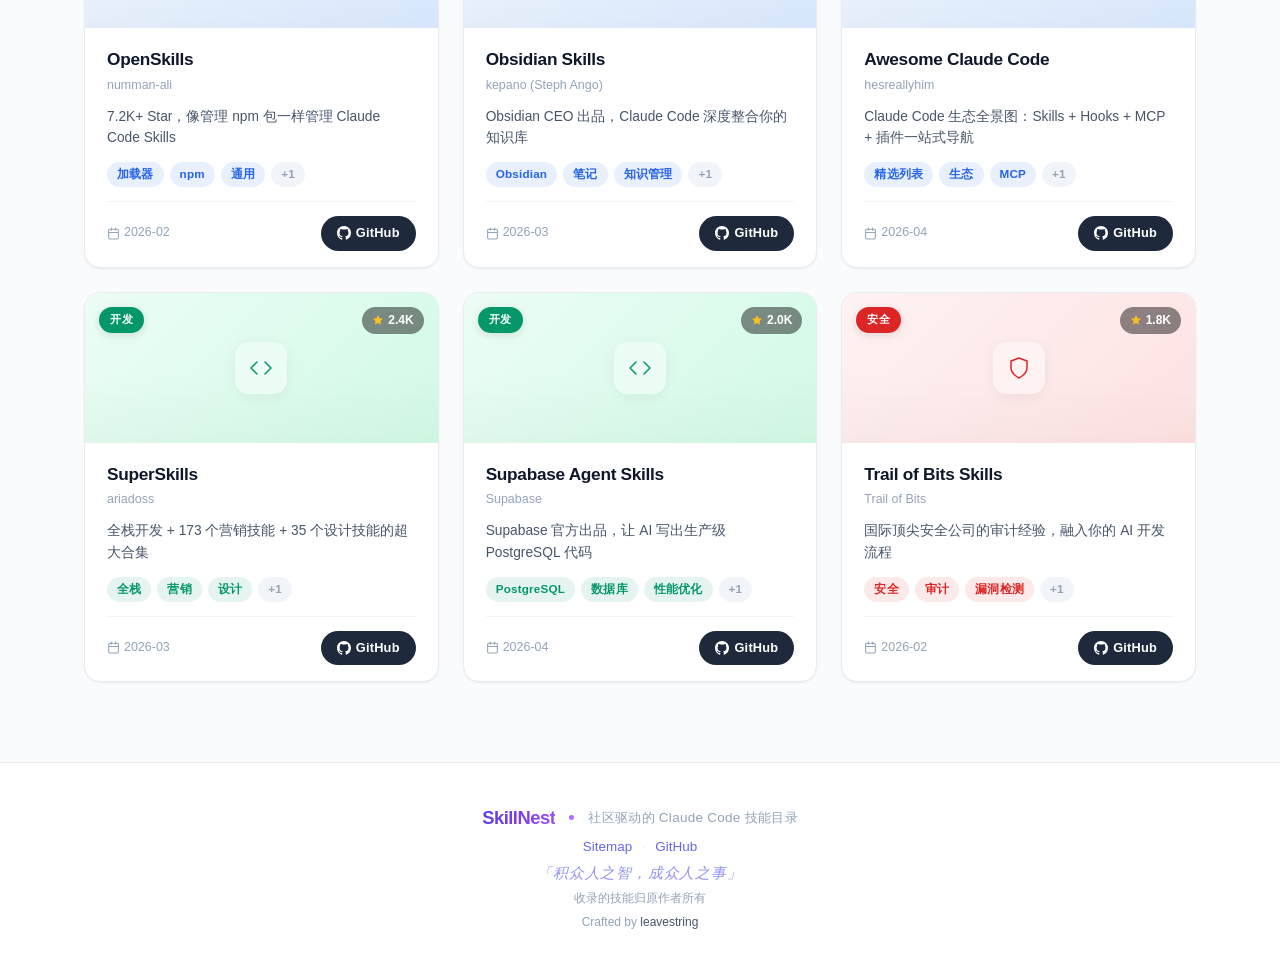
==== commit 7742277c: "Add 'Crafted by leavestring' credit to footer" ====
--- a/index.html
+++ b/index.html
@@ -105,6 +105,7 @@
       </p>
       <p class="footer-quote">「积众人之智，成众人之事」</p>
       <p class="footer-copy">收录的技能归原作者所有</p>
+      <p class="footer-credit">Crafted by <a href="https://github.com/leavestring" target="_blank" rel="noopener">leavestring</a></p>
     </div>
   </footer>
 
--- a/css/skillhub.css
+++ b/css/skillhub.css
@@ -598,6 +598,10 @@
 .footer-links span { margin: 0 6px; color: var(--border); }
 .footer-copy { color: var(--text-subtle); font-size: .78rem; }
 
+.footer-credit { color: var(--text-subtle); font-size: .75rem; margin-top: 6px; }
+.footer-credit a { color: var(--text-muted); text-decoration: none; transition: color .2s; }
+.footer-credit a:hover { color: var(--primary); }
+
 /* ========== Detail Page ========== */
 
 .detail-header {
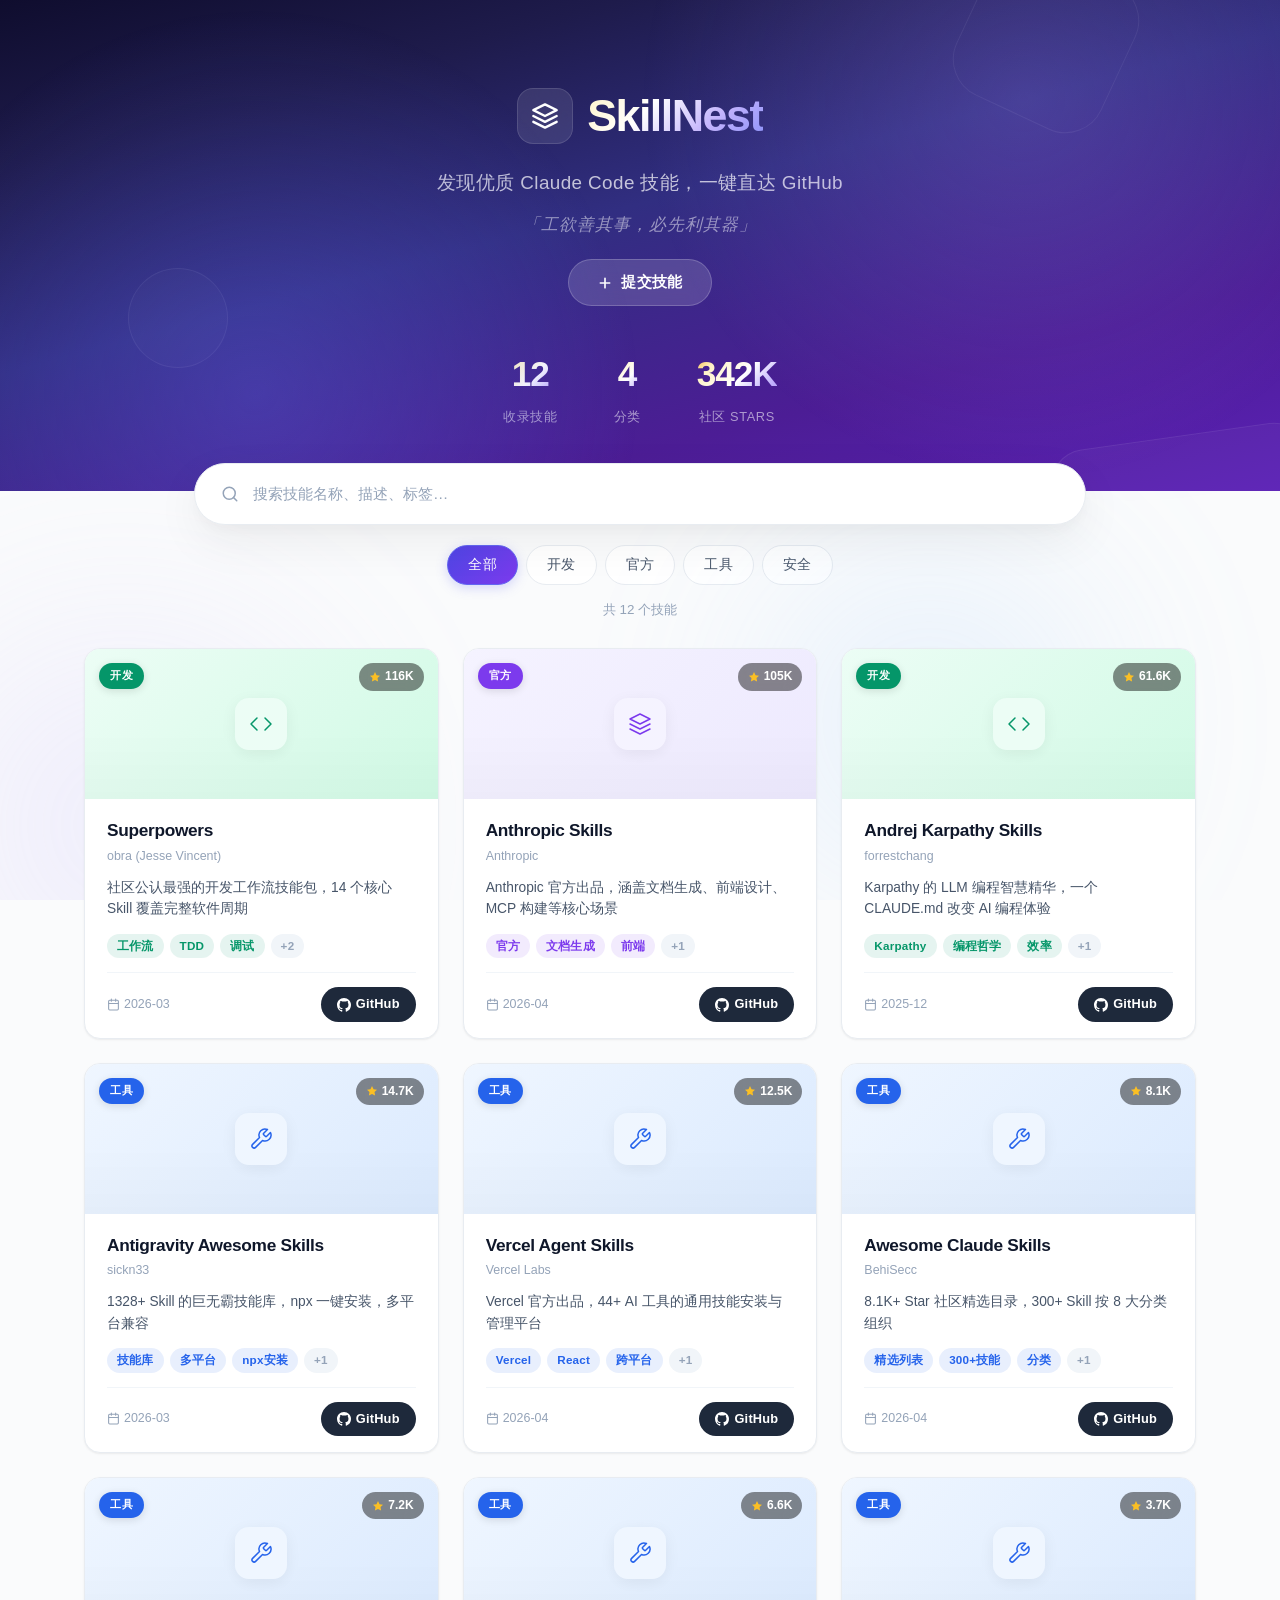
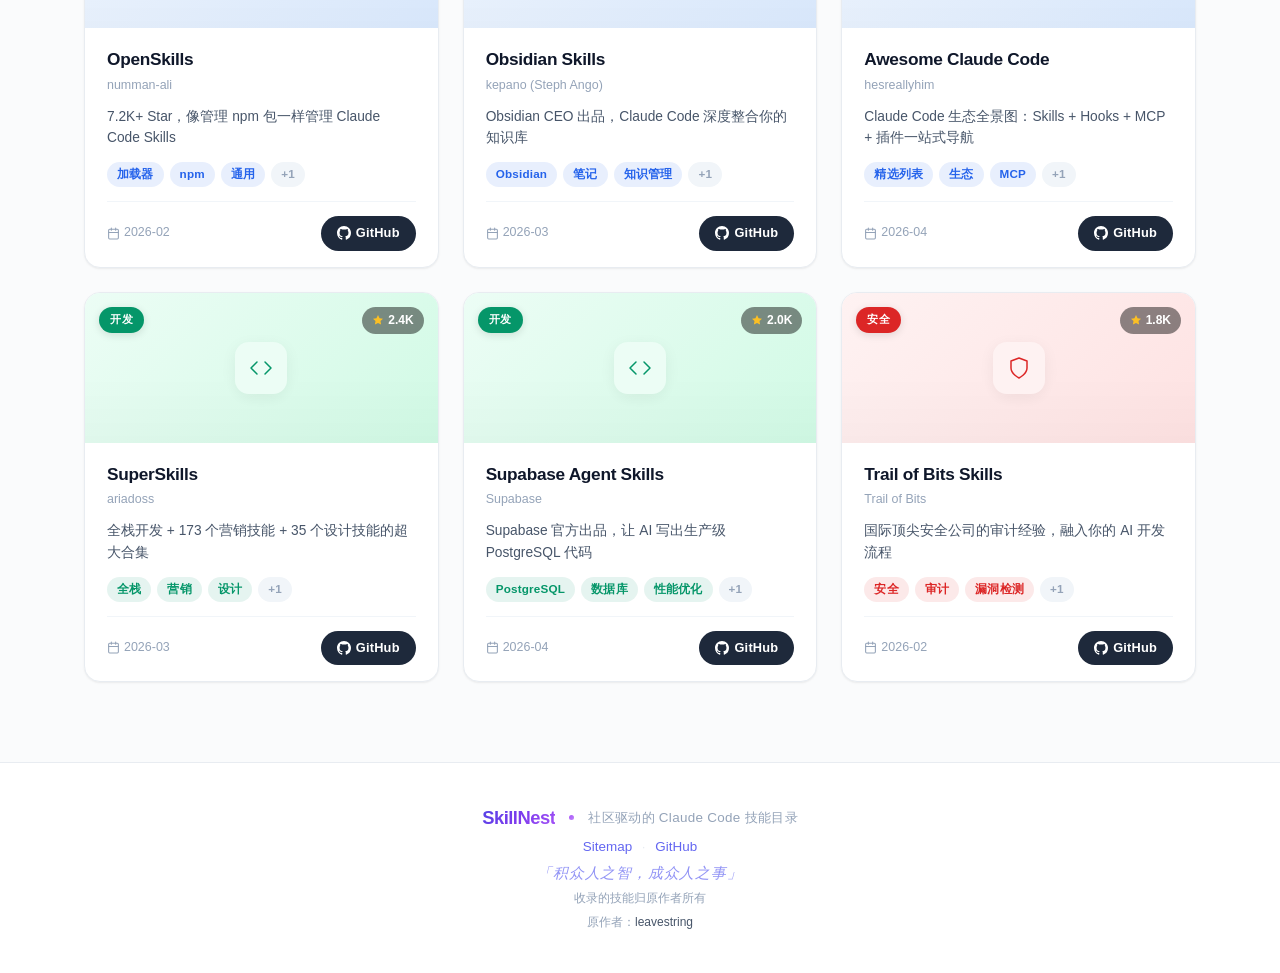
==== commit f352d61c: "Update credit text: 原作者：leavestring" ====
--- a/index.html
+++ b/index.html
@@ -105,7 +105,7 @@
       </p>
       <p class="footer-quote">「积众人之智，成众人之事」</p>
       <p class="footer-copy">收录的技能归原作者所有</p>
-      <p class="footer-credit">Crafted by <a href="https://github.com/leavestring" target="_blank" rel="noopener">leavestring</a></p>
+      <p class="footer-credit">原作者：<a href="https://github.com/leavestring" target="_blank" rel="noopener">leavestring</a></p>
     </div>
   </footer>
 
